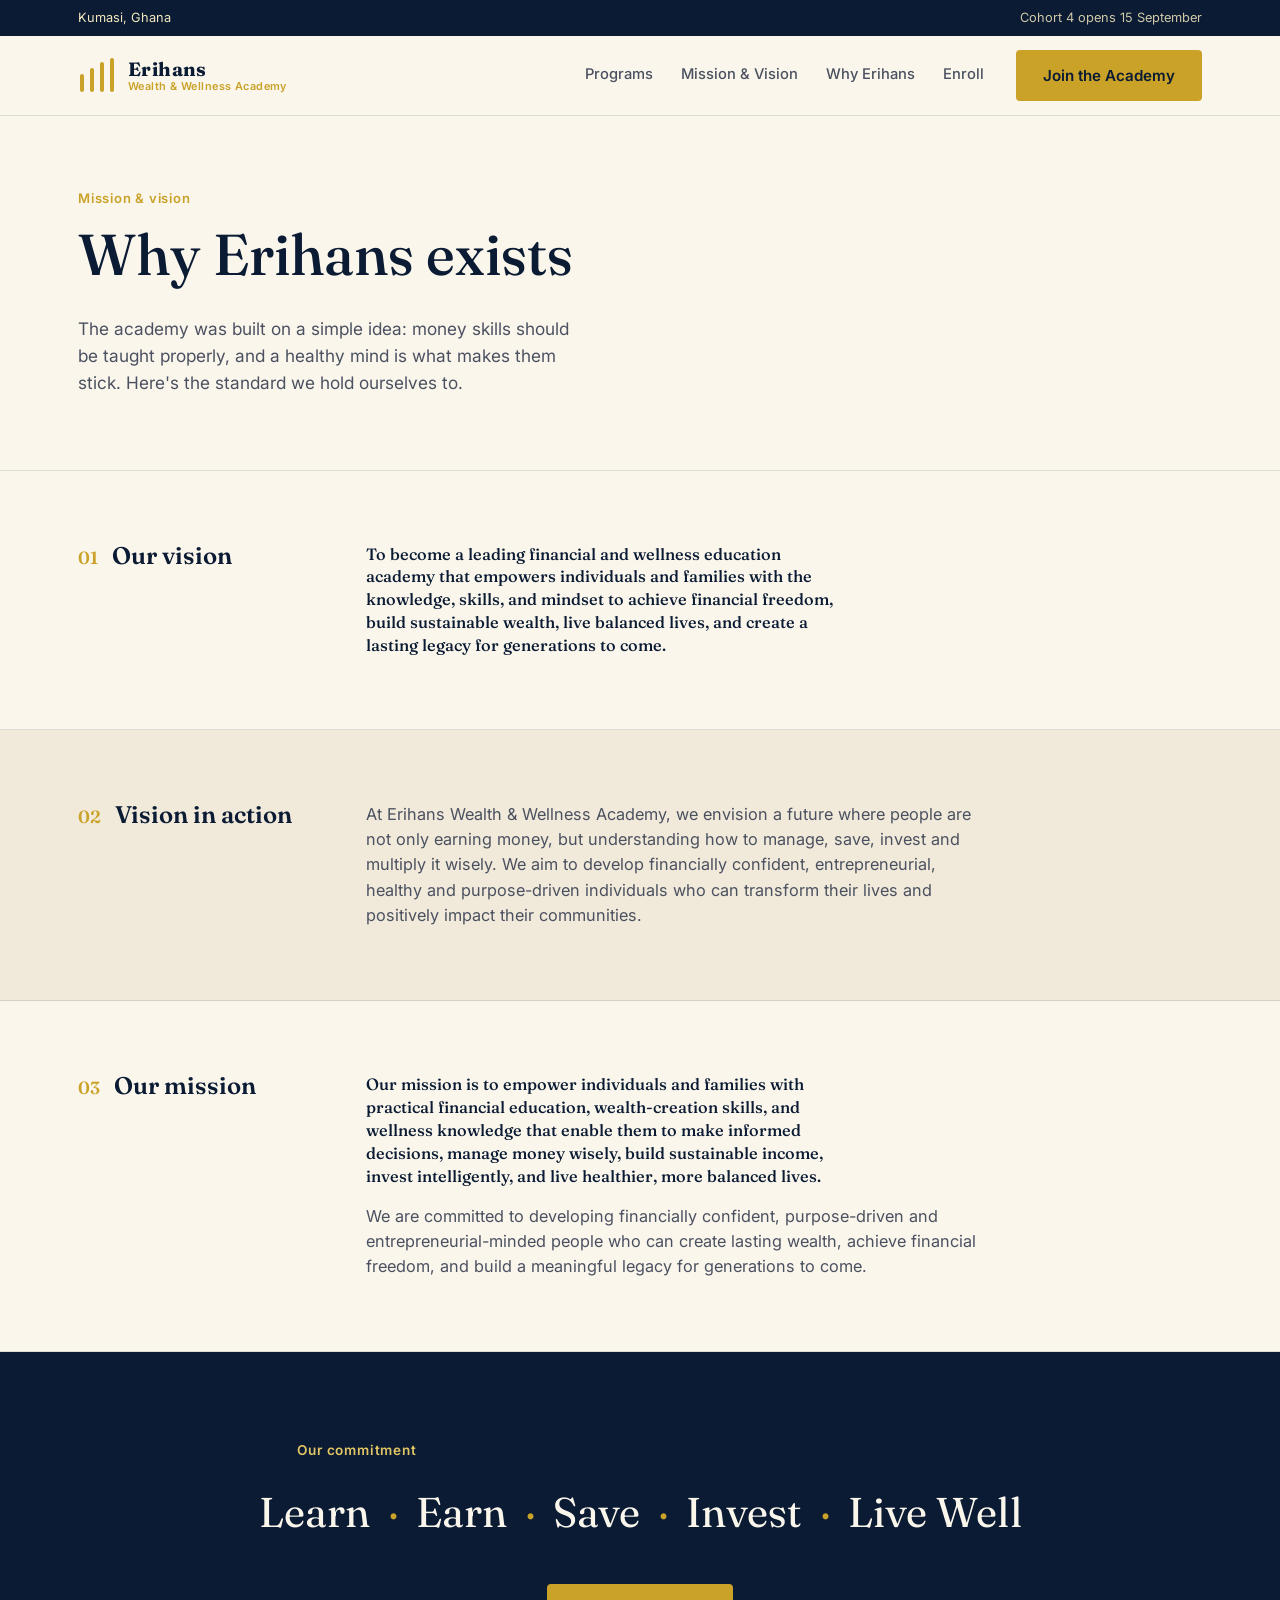
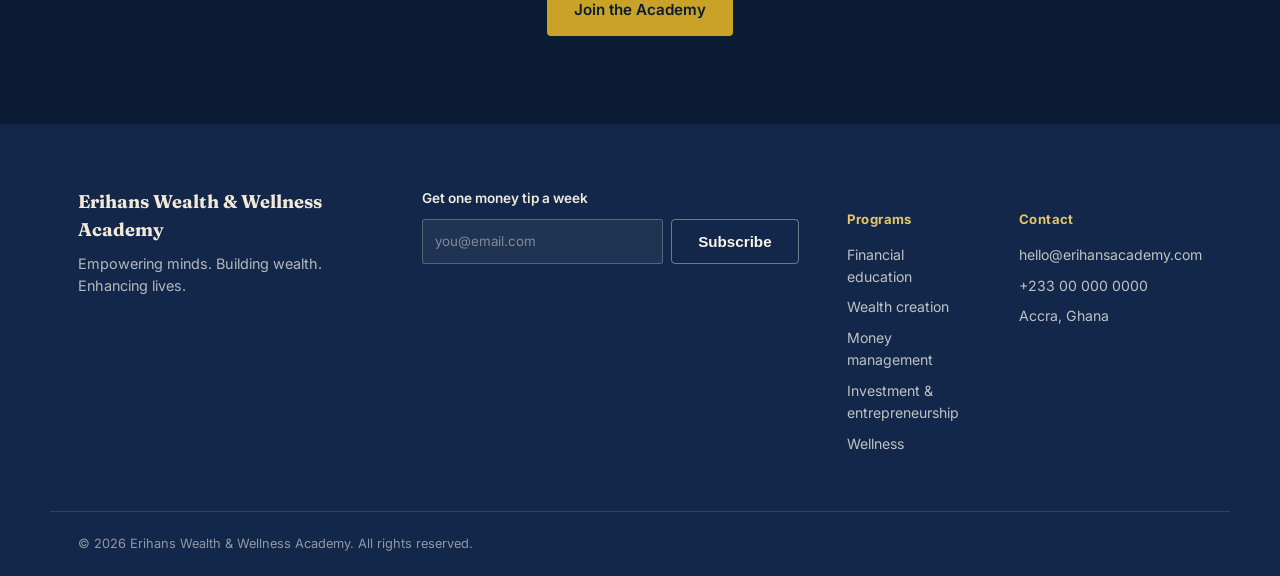
==== frontend/mission-vision.html @ dc945435 "landing page" ====
<!DOCTYPE html>
<html lang="en">
<head>
<meta charset="UTF-8">
<meta name="viewport" content="width=device-width, initial-scale=1.0">
<title>Mission & Vision — Erihans Wealth & Wellness Academy</title>
<meta name="description" content="The vision, mission and commitment behind Erihans Wealth & Wellness Academy.">
<link rel="preconnect" href="https://fonts.googleapis.com">
<link rel="preconnect" href="https://fonts.gstatic.com" crossorigin>
<link href="https://fonts.googleapis.com/css2?family=Fraunces:opsz,wght@9..144,400;9..144,500;9..144,600;9..144,700&family=Inter:wght@400;500;600;700&display=swap" rel="stylesheet">
<link rel="stylesheet" href="/frontend/css/styles.css">
</head>
<body>

<div class="topbar">
  <div class="wrap topbar-inner">
    <span>Kumasi, Ghana</span>
    <span class="topbar-divider">Cohort 4 opens 15 September</span>
  </div>
</div>

<header class="site-header">
  <div class="wrap header-inner">
    <a href="index.html" class="brand">
      <span class="brand-mark" aria-hidden="true">
        <svg viewBox="0 0 40 40" width="40" height="40">
          <path d="M4 34 L4 20 M14 34 L14 14 M24 34 L24 8 M34 34 L34 4" stroke="#C9A227" stroke-width="4" stroke-linecap="round" fill="none"/>
        </svg>
      </span>
      <span class="brand-text">
        <strong>Erihans</strong>
        <em>Wealth &amp; Wellness Academy</em>
      </span>
    </a>
    <nav class="main-nav" id="main-nav">
      <a href="index.html#programs">Programs</a>
      <a href="mission-vision.html">Mission &amp; Vision</a>
      <a href="index.html#values">Why Erihans</a>
      <a href="index.html#enroll">Enroll</a>
    </nav>
    <a href="index.html#enroll" class="btn btn-gold header-cta">Join the Academy</a>
    <button class="nav-toggle" id="nav-toggle" aria-expanded="false" aria-controls="main-nav" aria-label="Toggle menu">
      <span></span><span></span><span></span>
    </button>
  </div>
</header>

<main id="top">

  <!-- PAGE INTRO -->
  <section class="mv-hero">
    <div class="wrap">
      <p class="eyebrow">Mission &amp; vision</p>
      <h1>Why Erihans exists</h1>
      <p class="hero-lede">The academy was built on a simple idea: money skills should be taught properly, and a healthy mind is what makes them stick. Here's the standard we hold ourselves to.</p>
    </div>
  </section>

  <!-- VISION -->
  <section class="mv-block">
    <div class="wrap mv-block-inner">
      <div class="mv-block-label">
        <span class="mv-num">01</span>
        <h2>Our vision</h2>
      </div>
      <div class="mv-block-body">
        <p class="mv-statement">To become a leading financial and wellness education academy that empowers individuals and families with the knowledge, skills, and mindset to achieve financial freedom, build sustainable wealth, live balanced lives, and create a lasting legacy for generations to come.</p>
      </div>
    </div>
  </section>

  <!-- VISION IN ACTION -->
  <section class="mv-block mv-block--alt">
    <div class="wrap mv-block-inner">
      <div class="mv-block-label">
        <span class="mv-num">02</span>
        <h2>Vision in action</h2>
      </div>
      <div class="mv-block-body">
        <p>At Erihans Wealth &amp; Wellness Academy, we envision a future where people are not only earning money, but understanding how to manage, save, invest and multiply it wisely. We aim to develop financially confident, entrepreneurial, healthy and purpose-driven individuals who can transform their lives and positively impact their communities.</p>
      </div>
    </div>
  </section>

  <!-- MISSION -->
  <section class="mv-block">
    <div class="wrap mv-block-inner">
      <div class="mv-block-label">
        <span class="mv-num">03</span>
        <h2>Our mission</h2>
      </div>
      <div class="mv-block-body">
        <p class="mv-statement">Our mission is to empower individuals and families with practical financial education, wealth-creation skills, and wellness knowledge that enable them to make informed decisions, manage money wisely, build sustainable income, invest intelligently, and live healthier, more balanced lives.</p>
        <p>We are committed to developing financially confident, purpose-driven and entrepreneurial-minded people who can create lasting wealth, achieve financial freedom, and build a meaningful legacy for generations to come.</p>
      </div>
    </div>
  </section>

  <!-- COMMITMENT -->
  <section class="mv-commitment">
    <div class="wrap">
      <p class="mv-commitment-label">Our commitment</p>
      <p class="mv-commitment-line">
        <span>Learn</span>
        <span>Earn</span>
        <span>Save</span>
        <span>Invest</span>
        <span>Live Well</span>
      </p>
      <a href="index.html#enroll" class="btn btn-gold">Join the Academy</a>
    </div>
  </section>

</main>

<footer class="site-footer">
  <div class="wrap footer-inner">
    <div class="footer-brand">
      <strong>Erihans Wealth &amp; Wellness Academy</strong>
      <p>Empowering minds. Building wealth. Enhancing lives.</p>
    </div>

    <div class="footer-newsletter">
      <label for="newsletter-email">Get one money tip a week</label>
      <form id="newsletter-form">
        <input type="email" id="newsletter-email" name="newsletter-email" placeholder="you@email.com" required>
        <button type="submit" class="btn btn-outline">Subscribe</button>
      </form>
      <p class="form-status" id="newsletter-status" role="status" aria-live="polite"></p>
    </div>

    <div class="footer-links">
      <div>
        <h5>Programs</h5>
        <a href="index.html#programs">Financial education</a>
        <a href="index.html#programs">Wealth creation</a>
        <a href="index.html#programs">Money management</a>
        <a href="index.html#programs">Investment &amp; entrepreneurship</a>
        <a href="index.html#programs">Wellness</a>
      </div>
      <div>
        <h5>Contact</h5>
        <a href="mailto:hello@erihansacademy.com">hello@erihansacademy.com</a>
        <a href="tel:+233000000000">+233 00 000 0000</a>
        <span>Accra, Ghana</span>
      </div>
    </div>
  </div>
  <div class="wrap footer-bottom">
    <span>&copy; <span id="year"></span> Erihans Wealth &amp; Wellness Academy. All rights reserved.</span>
  </div>
</footer>

<script src="/frontend/js/script.js"></script>
</body>
</html>
---- frontend/css/styles.css ----
/* ---------------------------------------------------
   Erihans Wealth & Wellness Academy
   Tokens
--------------------------------------------------- */
:root {
  --navy-900: #0A1B33;
  --navy-800: #12274A;
  --navy-700: #1B3560;
  --gold-500: #C9A227;
  --gold-300: #E4C765;
  --gold-100: #F3E7BE;
  --cream-50: #FAF6EC;
  --cream-100: #F1EADA;
  --ink-900: #171A21;
  --ink-600: #4B5160;
  --line: rgba(10, 27, 51, 0.12);
  --radius: 4px;

  --font-display: "Fraunces", Georgia, serif;
  --font-body: "Inter", -apple-system, BlinkMacSystemFont, "Segoe UI", sans-serif;

  --max-w: 1180px;
}

* { box-sizing: border-box; }
html { scroll-behavior: smooth; }

body {
  margin: 0;
  font-family: var(--font-body);
  color: var(--ink-900);
  background: var(--cream-50);
  line-height: 1.55;
  -webkit-font-smoothing: antialiased;
}

h1, h2, h3, h4 {
  font-family: var(--font-display);
  color: var(--navy-900);
  line-height: 1.12;
  margin: 0 0 0.5em;
  font-weight: 600;
}

h1 { font-size: clamp(2.4rem, 4.5vw, 3.6rem); font-weight: 500; }
h2 { font-size: clamp(1.9rem, 3vw, 2.5rem); }
h3 { font-size: 1.3rem; }
h4 { font-size: 1.05rem; margin-bottom: 0.35em; }

p { margin: 0 0 1em; color: var(--ink-600); max-width: 62ch; }

a { color: inherit; text-decoration: none; }

.wrap {
  max-width: var(--max-w);
  margin: 0 auto;
  padding: 0 28px;
}

img, svg { display: block; max-width: 100%; }

ul, ol { margin: 0; padding: 0; list-style: none; }

/* ---------------------------------------------------
   Buttons
--------------------------------------------------- */
.btn {
  display: inline-flex;
  align-items: center;
  justify-content: center;
  gap: 8px;
  padding: 13px 26px;
  border-radius: var(--radius);
  font-weight: 600;
  font-size: 0.95rem;
  border: 1px solid transparent;
  cursor: pointer;
  transition: transform 0.15s ease, background 0.15s ease, border-color 0.15s ease;
}
.btn:hover { transform: translateY(-1px); }

.btn-gold {
  background: var(--gold-500);
  color: var(--navy-900);
}
.btn-gold:hover { background: var(--gold-300); }

.btn-ghost {
  background: transparent;
  color: var(--navy-900);
  border-color: var(--navy-900);
}
.btn-ghost:hover { background: var(--navy-900); color: var(--cream-50); }

.btn-outline {
  background: transparent;
  color: var(--cream-50);
  border-color: rgba(250, 246, 236, 0.4);
}
.btn-outline:hover { border-color: var(--gold-300); color: var(--gold-300); }

.btn-block { width: 100%; margin-top: 6px; }

/* ---------------------------------------------------
   Topbar + Header
--------------------------------------------------- */
.topbar {
  background: var(--navy-900);
  color: var(--gold-100);
  font-size: 0.8rem;
}
.topbar-inner {
  display: flex;
  justify-content: space-between;
  padding: 8px 28px;
}
.topbar-divider { opacity: 0.85; }

.site-header {
  position: sticky;
  top: 0;
  z-index: 40;
  background: var(--cream-50);
  border-bottom: 1px solid var(--line);
}
.header-inner {
  display: flex;
  align-items: center;
  gap: 32px;
  padding-top: 14px;
  padding-bottom: 14px;
}
.brand {
  display: flex;
  align-items: center;
  gap: 10px;
  margin-right: auto;
}
.brand-text { display: flex; flex-direction: column; line-height: 1.15; }
.brand-text strong {
  font-family: var(--font-display);
  font-size: 1.2rem;
  color: var(--navy-900);
  letter-spacing: 0.02em;
}
.brand-text em {
  font-style: normal;
  font-size: 0.68rem;
  color: var(--gold-500);
  font-weight: 600;
  letter-spacing: 0.04em;
}

.main-nav { display: flex; gap: 28px; }
.main-nav a {
  font-size: 0.92rem;
  font-weight: 500;
  color: var(--ink-600);
  padding-bottom: 2px;
  border-bottom: 1px solid transparent;
}
.main-nav a:hover { color: var(--navy-900); border-color: var(--gold-500); }

.header-cta { flex-shrink: 0; }

.nav-toggle {
  display: none;
  flex-direction: column;
  gap: 4px;
  background: none;
  border: none;
  cursor: pointer;
  padding: 8px;
}
.nav-toggle span { width: 22px; height: 2px; background: var(--navy-900); }

/* ---------------------------------------------------
   Hero
--------------------------------------------------- */
.hero { padding: 64px 0 88px; overflow: hidden; }
.hero-inner {
  display: grid;
  grid-template-columns: 1.05fr 0.85fr;
  gap: 56px;
  align-items: center;
}

.eyebrow {
  font-size: 0.82rem;
  font-weight: 600;
  letter-spacing: 0.06em;
  color: var(--gold-500);
  margin-bottom: 14px;
}
.eyebrow--light { color: var(--gold-300); }

.hero-lede { font-size: 1.08rem; max-width: 46ch; }

.hero-actions { display: flex; gap: 16px; margin: 28px 0 40px; flex-wrap: wrap; }

.hero-stats {
  display: flex;
  gap: 36px;
  padding-top: 28px;
  border-top: 1px solid var(--line);
}
.hero-stats strong {
  display: block;
  font-family: var(--font-display);
  font-size: 1.6rem;
  color: var(--navy-900);
}
.hero-stats span { font-size: 0.82rem; color: var(--ink-600); }

.hero-visual { position: relative; }
.hero-photo {
  aspect-ratio: 4 / 5;
  border-radius: var(--radius);
  background:
    linear-gradient(155deg, rgba(10,27,51,0.55), rgba(10,27,51,0.15)),
    linear-gradient(200deg, var(--navy-700), var(--navy-900));
  position: relative;
}
.hero-photo::after {
  content: "";
  position: absolute;
  inset: 18px;
  border: 1px solid rgba(228, 199, 101, 0.35);
  border-radius: 2px;
}

.hero-badge {
  position: absolute;
  bottom: -26px;
  left: -36px;
  background: var(--navy-900);
  border: 2px solid var(--gold-500);
  border-radius: 50%;
  width: 148px;
  height: 148px;
  display: flex;
  flex-direction: column;
  align-items: center;
  justify-content: center;
  text-align: center;
  gap: 3px;
  padding: 12px;
}
.hero-badge p {
  color: var(--cream-50);
  font-family: var(--font-display);
  font-size: 0.72rem;
  font-weight: 600;
  margin: 0;
  line-height: 1.2;
}
.hero-badge p:nth-child(2) { color: var(--gold-300); }

/* ---------------------------------------------------
   Programs
--------------------------------------------------- */
.programs { padding: 96px 0; }
.section-head { max-width: 620px; margin-bottom: 52px; }
.section-head p { font-size: 1.05rem; }

.program-list { display: flex; flex-direction: column; }
.program-row {
  display: grid;
  grid-template-columns: 72px 1fr;
  gap: 24px;
  padding: 30px 0;
  border-top: 1px solid var(--line);
}
.program-row:last-child { border-bottom: 1px solid var(--line); }

.program-num {
  font-family: var(--font-display);
  font-size: 1.4rem;
  color: var(--gold-500);
  font-weight: 600;
}
.program-body h3 { margin-bottom: 8px; }
.program-body p { max-width: 58ch; }

/* ---------------------------------------------------
   Approach / gallery
--------------------------------------------------- */
.approach { padding: 0 0 96px; }

.banner-strip {
  background: linear-gradient(100deg, var(--gold-500), var(--gold-300));
  border-radius: var(--radius);
  padding: 22px 32px;
  margin-bottom: 40px;
}
.banner-label {
  margin: 0;
  font-family: var(--font-display);
  font-size: 1.3rem;
  color: var(--navy-900);
  font-weight: 600;
  max-width: none;
}

.approach-grid {
  display: grid;
  grid-template-columns: repeat(5, 1fr);
  gap: 20px;
}
.approach-card {
  background: #fff;
  border: 1px solid var(--line);
  border-radius: var(--radius);
  padding: 16px;
}
.approach-img {
  aspect-ratio: 1 / 1;
  border-radius: 2px;
  margin-bottom: 14px;
  background-size: cover;
  background-position: center;
}
.approach-img--education { background: linear-gradient(150deg, #2E5C3C, #16321F); }
.approach-img--money      { background: linear-gradient(150deg, #E9C9C9, #C98484); }
.approach-img--invest     { background: linear-gradient(150deg, #1B3560, #0A1B33); }
.approach-img--business   { background: linear-gradient(150deg, #EDE2C5, #C9A227); }
.approach-img--wellness   { background: linear-gradient(150deg, #DDE7DD, #8FAE95); }

.approach-card p { font-size: 0.88rem; margin: 0; }

/* ---------------------------------------------------
   Values row
--------------------------------------------------- */
.values { padding: 0 0 96px; }
.values-row {
  display: flex;
  justify-content: space-between;
  flex-wrap: wrap;
  gap: 24px;
  background: var(--navy-900);
  border-radius: var(--radius);
  padding: 32px 40px;
}
.values-row li {
  display: flex;
  align-items: center;
  gap: 12px;
  color: var(--cream-100);
  font-weight: 600;
  font-size: 0.95rem;
}

/* ---------------------------------------------------
   Enroll
--------------------------------------------------- */
.enroll {
  background: var(--navy-900);
  padding: 96px 0;
}
.enroll-inner {
  display: grid;
  grid-template-columns: 0.9fr 1.1fr;
  gap: 64px;
}
.enroll-copy h2, .enroll-copy p { color: var(--cream-50); }
.enroll-copy h2 { color: var(--cream-50); }
.enroll-copy p { color: rgba(250, 246, 236, 0.75); }

.enroll-points { margin-top: 24px; display: flex; flex-direction: column; gap: 12px; }
.enroll-points li {
  color: var(--cream-100);
  font-size: 0.92rem;
  padding-left: 22px;
  position: relative;
}
.enroll-points li::before {
  content: "";
  position: absolute;
  left: 0;
  top: 8px;
  width: 10px;
  height: 1px;
  background: var(--gold-500);
}

.enroll-form {
  background: var(--cream-50);
  border-radius: var(--radius);
  padding: 32px;
}
.form-row { margin-bottom: 18px; }
.form-row label {
  display: block;
  font-size: 0.82rem;
  font-weight: 600;
  color: var(--navy-900);
  margin-bottom: 6px;
}
.form-row input,
.form-row select,
.form-row textarea {
  width: 100%;
  padding: 11px 12px;
  border: 1px solid var(--line);
  border-radius: 3px;
  font-family: var(--font-body);
  font-size: 0.95rem;
  background: #fff;
  color: var(--ink-900);
}
.form-row input:focus,
.form-row select:focus,
.form-row textarea:focus {
  outline: 2px solid var(--gold-500);
  outline-offset: 1px;
}
.form-status { font-size: 0.85rem; min-height: 1.2em; margin: 10px 0 0; }
.form-status[data-state="ok"] { color: #2E7D4F; }
.form-status[data-state="error"] { color: #B3372C; }

/* ---------------------------------------------------
   Footer
--------------------------------------------------- */
.site-footer { background: var(--navy-800); color: var(--cream-100); padding-top: 64px; }
.footer-inner {
  display: grid;
  grid-template-columns: 1fr 1fr 1.2fr;
  gap: 48px;
  padding-bottom: 48px;
  border-bottom: 1px solid rgba(250, 246, 236, 0.12);
}
.footer-brand strong { font-family: var(--font-display); font-size: 1.15rem; }
.footer-brand p { color: rgba(250, 246, 236, 0.7); font-size: 0.9rem; margin-top: 8px; }

.footer-newsletter label { display: block; font-size: 0.85rem; margin-bottom: 10px; font-weight: 600; }
.footer-newsletter form { display: flex; gap: 8px; }
.footer-newsletter input {
  flex: 1;
  padding: 10px 12px;
  border-radius: 3px;
  border: 1px solid rgba(250, 246, 236, 0.25);
  background: rgba(250, 246, 236, 0.06);
  color: var(--cream-50);
  font-family: var(--font-body);
}
.footer-newsletter input::placeholder { color: rgba(250, 246, 236, 0.45); }

.footer-links { display: flex; gap: 48px; }
.footer-links h5 { font-size: 0.82rem; letter-spacing: 0.03em; color: var(--gold-300); margin-bottom: 14px; }
.footer-links a, .footer-links span {
  display: block;
  font-size: 0.88rem;
  color: rgba(250, 246, 236, 0.75);
  margin-bottom: 9px;
}
.footer-links a:hover { color: var(--gold-300); }

.footer-bottom {
  padding: 22px 28px;
  font-size: 0.8rem;
  color: rgba(250, 246, 236, 0.55);
}

/* ---------------------------------------------------
   Responsive
--------------------------------------------------- */
@media (max-width: 980px) {
  .hero-inner { grid-template-columns: 1fr; }
  .hero-visual { max-width: 380px; }
  .approach-grid { grid-template-columns: repeat(3, 1fr); }
  .enroll-inner { grid-template-columns: 1fr; }
  .footer-inner { grid-template-columns: 1fr 1fr; }
}

@media (max-width: 720px) {
  .header-cta { display: none; }
  .nav-toggle { display: flex; }
  .main-nav {
    display: none;
    position: absolute;
    top: 100%;
    left: 0;
    right: 0;
    background: var(--cream-50);
    border-bottom: 1px solid var(--line);
    flex-direction: column;
    padding: 8px 28px 20px;
    gap: 4px;
  }
  .main-nav.is-open { display: flex; }
  .main-nav a { padding: 10px 0; border-bottom: 1px solid var(--line); }
  .site-header { position: sticky; }
  .approach-grid { grid-template-columns: repeat(2, 1fr); }
  .values-row { justify-content: flex-start; }
  .footer-inner { grid-template-columns: 1fr; }
  .footer-links { flex-wrap: wrap; }
  .program-row { grid-template-columns: 1fr; }
}

/* ---------------------------------------------------
   Mission & Vision page
--------------------------------------------------- */
.mv-hero {
  padding: 72px 0 56px;
  border-bottom: 1px solid var(--line);
}
.mv-hero h1 { max-width: 14ch; }
.mv-hero .hero-lede { margin-top: 4px; }

.mv-block { padding: 72px 0; border-bottom: 1px solid var(--line); }
.mv-block--alt { background: var(--cream-100); }

.mv-block-inner {
  display: grid;
  grid-template-columns: 240px 1fr;
  gap: 48px;
}
.mv-block-label { display: flex; align-items: baseline; gap: 14px; }
.mv-num {
  font-family: var(--font-display);
  font-size: 1.1rem;
  color: var(--gold-500);
  font-weight: 600;
}
.mv-block-label h2 { margin: 0; font-size: 1.5rem; }

.mv-block-body { max-width: 68ch; }
.mv-statement {
  font-family: var(--font-display);
  font-size: 1.4rem;
  font-weight: 500;
  color: var(--navy-900);
  line-height: 1.4;
  max-width: 44ch;
}
.mv-block-body p { font-size: 1.02rem; }
.mv-block-body p:last-child { margin-bottom: 0; }

.mv-commitment {
  background: var(--navy-900);
  padding: 88px 0;
  text-align: center;
}
.mv-commitment-label {
  color: var(--gold-300);
  font-size: 0.85rem;
  font-weight: 600;
  letter-spacing: 0.06em;
  margin: 0 0 18px;
}
.mv-commitment-line {
  display: flex;
  justify-content: center;
  flex-wrap: wrap;
  gap: 18px;
  font-family: var(--font-display);
  font-size: clamp(1.6rem, 4vw, 2.6rem);
  color: var(--cream-50);
  margin: 0 auto 40px;
  max-width: none;
}
.mv-commitment-line span:not(:last-child)::after {
  content: "·";
  color: var(--gold-500);
  margin-left: 18px;
}

@media (max-width: 720px) {
  .mv-block-inner { grid-template-columns: 1fr; gap: 16px; }
  .mv-statement { font-size: 1.2rem; }
}

@media (prefers-reduced-motion: reduce) {
  * { scroll-behavior: auto !important; transition: none !important; }
}
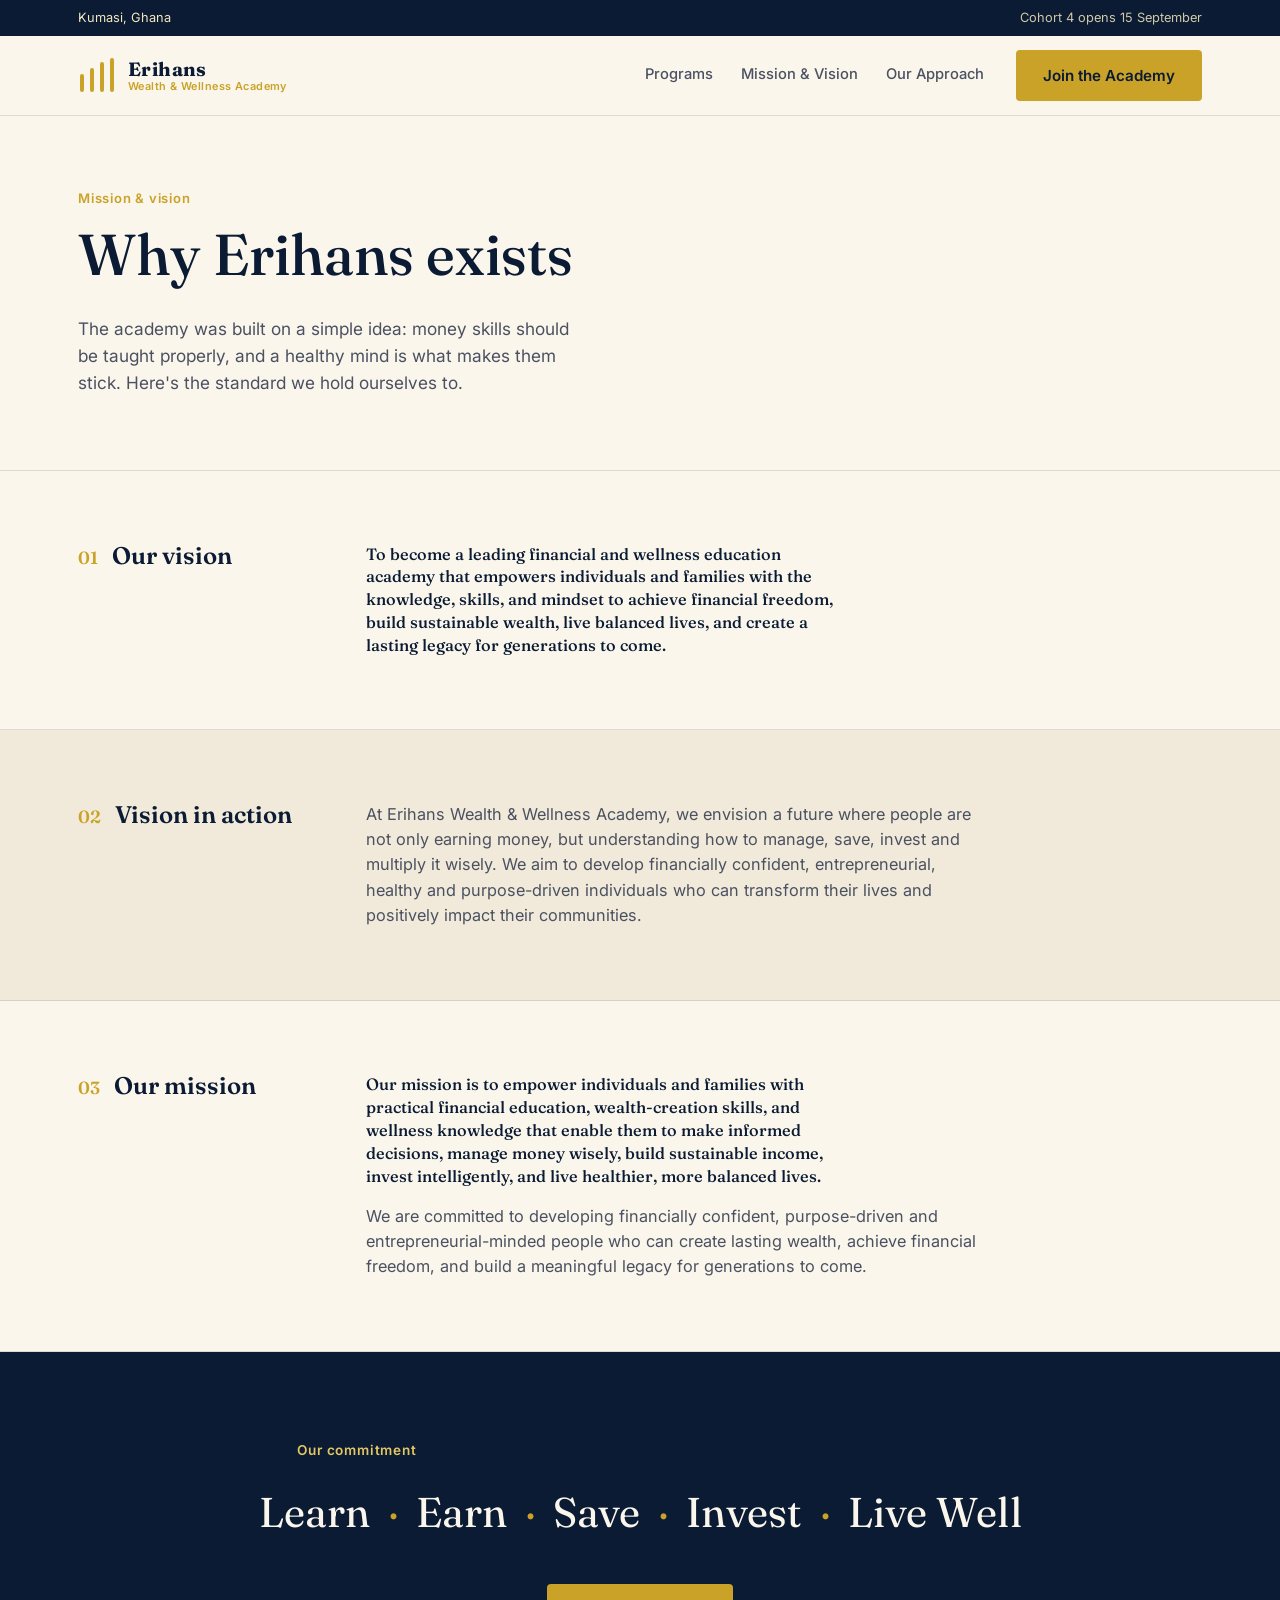
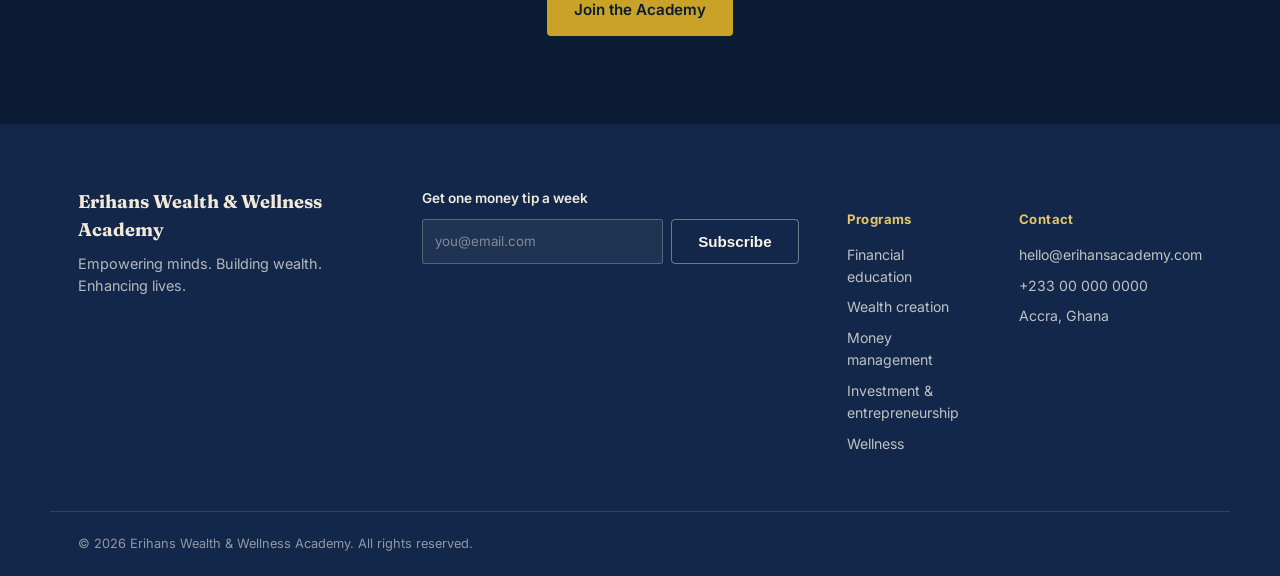
==== commit d132c8a1: "imgs added" ====
--- a/frontend/mission-vision.html
+++ b/frontend/mission-vision.html
@@ -8,7 +8,7 @@
 <link rel="preconnect" href="https://fonts.googleapis.com">
 <link rel="preconnect" href="https://fonts.gstatic.com" crossorigin>
 <link href="https://fonts.googleapis.com/css2?family=Fraunces:opsz,wght@9..144,400;9..144,500;9..144,600;9..144,700&family=Inter:wght@400;500;600;700&display=swap" rel="stylesheet">
-<link rel="stylesheet" href="/frontend/css/styles.css">
+<link rel="stylesheet" href="css/styles.css">
 </head>
 <body>
 
@@ -34,9 +34,8 @@
     </a>
     <nav class="main-nav" id="main-nav">
       <a href="index.html#programs">Programs</a>
-      <a href="mission-vision.html">Mission &amp; Vision</a>
-      <a href="index.html#values">Why Erihans</a>
-      <a href="index.html#enroll">Enroll</a>
+        <a href="mission-vision.html">Mission &amp; Vision</a>
+        <a href="index.html#approach">Our Approach</a>
     </nav>
     <a href="index.html#enroll" class="btn btn-gold header-cta">Join the Academy</a>
     <button class="nav-toggle" id="nav-toggle" aria-expanded="false" aria-controls="main-nav" aria-label="Toggle menu">
--- a/frontend/css/styles.css
+++ b/frontend/css/styles.css
@@ -216,9 +216,10 @@
 .hero-photo {
   aspect-ratio: 4 / 5;
   border-radius: var(--radius);
-  background:
+  background: url("/frontend/assets/finance.png");
+  /* background:
     linear-gradient(155deg, rgba(10,27,51,0.55), rgba(10,27,51,0.15)),
-    linear-gradient(200deg, var(--navy-700), var(--navy-900));
+    linear-gradient(200deg, var(--navy-700), var(--navy-900)); */
   position: relative;
 }
 .hero-photo::after {
@@ -306,27 +307,140 @@
   display: grid;
   grid-template-columns: repeat(5, 1fr);
   gap: 20px;
+  align-items: stretch;
 }
 .approach-card {
-  background: #fff;
-  border: 1px solid var(--line);
-  border-radius: var(--radius);
-  padding: 16px;
+  background: #ffffff;
+  border: 1px solid rgba(0, 0, 0, 0.08);
+  border-radius: 12px;
+  padding: 0 20px 28px;
+  display: flex;
+  flex-direction: column;
+  align-items: center;
+  text-align: center;
+  box-shadow: 0 4px 12px rgba(0, 0, 0, 0.03);
+  transition: transform 0.3s cubic-bezier(0.16, 1, 0.3, 1), 
+              box-shadow 0.3s cubic-bezier(0.16, 1, 0.3, 1);
+  will-change: transform, box-shadow;
 }
 .approach-img {
-  aspect-ratio: 1 / 1;
-  border-radius: 2px;
-  margin-bottom: 14px;
+  width: calc(100% + 40px);
+  margin-left: -20px;
+  margin-right: -20px;
+  aspect-ratio: 1 / 1.5;
+  border-top-left-radius: 12px;
+  border-top-right-radius: 12px;
   background-size: cover;
   background-position: center;
-}
-.approach-img--education { background: linear-gradient(150deg, #2E5C3C, #16321F); }
-.approach-img--money      { background: linear-gradient(150deg, #E9C9C9, #C98484); }
-.approach-img--invest     { background: linear-gradient(150deg, #1B3560, #0A1B33); }
-.approach-img--business   { background: linear-gradient(150deg, #EDE2C5, #C9A227); }
-.approach-img--wellness   { background: linear-gradient(150deg, #DDE7DD, #8FAE95); }
-
-.approach-card p { font-size: 0.88rem; margin: 0; }
+  position: relative;
+  margin-bottom: -32px;
+  
+}
+
+.approach-img::after {
+  content: "";
+  position: absolute;
+  inset: 0;
+  background: linear-gradient(
+    to bottom,
+    rgba(255, 255, 255, 0) 60%,
+    rgba(255, 255, 255, 1) 100%
+  );
+}
+
+.approach-icon {
+  position: relative;
+  z-index: 10;
+  width: 64px;
+  height: 64px;
+  border-radius: 50%;
+  display: flex;
+  align-items: center;
+  justify-content: center;
+  margin: -32px auto 20px auto;
+  box-shadow: 0 4px 10px rgba(0, 0, 0, 0.15);
+  transition: transform 0.3s cubic-bezier(0.16, 1, 0.3, 1), 
+              box-shadow 0.3s cubic-bezier(0.16, 1, 0.3, 1);
+  background: var(--navy-700);
+}
+
+.approach-img--education { background: url("/frontend/assets/finance.png") center/cover no-repeat, linear-gradient(150deg, #2E5C3C, #16321F); }
+.approach-img--money      { background: url("/frontend/assets/money.png") center/cover no-repeat, linear-gradient(150deg, #E9C9C9, #C98484); }
+.approach-img--invest     { background: url("/frontend/assets/invest.jpg") center/cover no-repeat, linear-gradient(150deg, #1B3560, #0A1B33); }
+.approach-img--business   { background: url("/frontend/assets/business.jpg") center/cover no-repeat, linear-gradient(150deg, #EDE2C5, #C9A227); }
+.approach-img--wellness   { background: url("/frontend/assets/wellness.jpg") center/cover no-repeat, linear-gradient(150deg, #DDE7DD, #8FAE95); }
+
+
+/* .approach-card p { font-size: 0.88rem; margin: 0; } */
+
+.approach-icon svg{
+  width: 28px;
+  height: 28px;
+  stroke: var(--cream-50);
+  color: var(--navy-800);
+  filter: none;
+}
+.approach-icon img {
+  width: calc(100% + 40px);
+  margin-left: -20px;
+  margin-right: -20px;
+  aspect-ratio: 1 / 1.5;
+  border-top-left-radius: 12px;
+  border-top-right-radius: 12px;
+  background-size: cover;
+  background-position: center;
+  position: relative;
+  transition: transform 0.4s cubic-bezier(0.16, 1, 0.3, 1);
+}
+
+/* Card Content Typography */
+.approach-card h3 {
+  font-family: var(--font-display);
+  font-size: 1.4rem;
+  color: var(--navy-900);
+  line-height: 1.25;
+  margin: 0 0 16px;
+  font-weight: 600;
+}
+
+.approach-card p {
+  font-family: var(--font-body);
+  font-size: 0.92rem;
+  color: #4A5056;
+  line-height: 1.6;
+  margin: 0 0 24px;
+}
+
+/* Gold Bottom Accent Line */
+.approach-card::after {
+  content: "";
+  display: block;
+  width: 48px;
+  height: 1.5px;
+  background-color: #E2C275;
+  margin-top: auto;
+}
+
+/* ---------------------------------------------------
+   Hover States
+--------------------------------------------------- */
+
+/* Lift the card up and add a deeper shadow */
+.approach-card:hover {
+  transform: translateY(-8px);
+  box-shadow: 0 16px 32px rgba(10, 27, 51, 0.12);
+}
+
+/* Scale up the image background slightly */
+.approach-card:hover .approach-img {
+  transform: scale(1.03);
+}
+
+/* Slightly lift and enlarge the icon badge */
+.approach-card:hover .approach-icon {
+  transform: scale(1.08) translateY(-2px);
+  box-shadow: 0 8px 18px rgba(0, 0, 0, 0.22);
+}
 
 /* ---------------------------------------------------
    Values row
